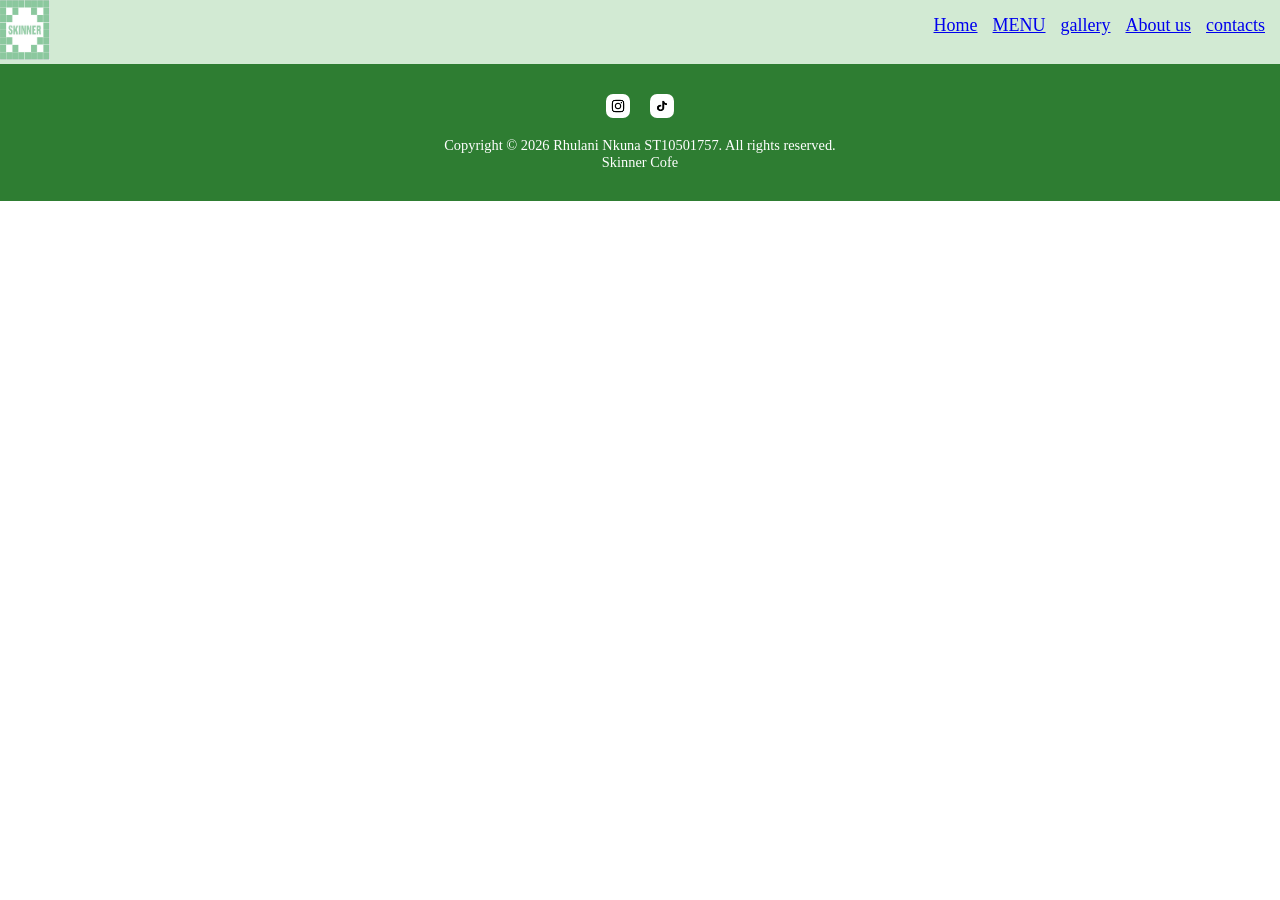
==== About.html @ aae2a0a2 "added the about us html file" ====
<!DOCTYPE html>
<html lang="en">
<head>
    <meta charset="UTF-8">
    <meta name="viewport" content="width=device-width, initial-scale=1.0">
    <title>Skinner Cofe</title>
    <link rel="stylesheet" href="CSS/StyleAboutus.css">
</head>
<body>
    <div class="box">
    <header>
         <div class="LOGO">
        <img src="Images/LOGO.jpg" style="width: 50px; height: 60px;" alt="">
        </div>
    </header>
    <nav>
       <div class="navigations">
            <ul >
                <a href="Home.html">Home</a>
                <a href="Menu.html">MENU</a>
                <a href="gallery.html">gallery</a>
                <a href="About.html">About us</a>
                <a href="contacts.html">contacts</a>
            </ul>
        </div>
    </nav>
    <main>

    </main>
    <footer>
         <div class="footer-content">
        <div class="social-links">
            <a href="https://www.instagram.com/skinner_cafe/?hl=en" target="_blank" aria-label="Instagram">
                <img src="Images/instagram-icon.jpg" alt="Instagram">
            </a>
            <a href="https://www.tiktok.com/@playbraam" target="_blank" aria-label="TikTok">
                <img src="Images/tiktok-icon.jpg" alt="TikTok">
            </a>
        </div>
        <p class="copyright">Copyright © 2026 Rhulani Nkuna ST10501757. All rights reserved. <br> Skinner Cofe</p>
    </div>
    </footer>
</body>
</html>
---- CSS/StyleAboutus.css ----
*{
    margin: 0;
    padding: 0;
    box-sizing: border-box;
}
.box{
    display: grid;
    grid-gap: 0;
    grid-template-columns: 200px 1fr;
}

header{
    grid-row: 1 / 2 ;
    grid-column: 1 / 2;
    background-color: rgba(165, 214, 167, 0.5);
     backdrop-filter: blur(10px);
     
}
nav{
     grid-row: 1 / 2 ;
    grid-column: 2 / 3;
    background-color: rgba(165, 214, 167, 0.5);
     backdrop-filter: blur(100px);
    
}
main{
   grid-row: 2 / 3 ;
    grid-column: 1 / 3;
    height: max-content;
   
}
footer{
    grid-row: 3 / 4 ;
    grid-column: 1 / 3;
}
.navigations{
    display: flex;
    justify-content: right;
    align-items: center;
}

.navigations ul{
    display: flex;
    gap: 15px;
    list-style: none;
    margin: 15px;
    padding: 0;
    font-size: 18px;
}
footer{
    background-color: #2E7D32;
    padding: 30px 20px;
    text-align: center;
}

.footer-content{
    display: flex;
    flex-direction: column;
    align-items: center;
    gap: 15px;
}

.social-links{
    display: flex;
    gap: 20px;
}

.social-links img{
    width: 24px;
    height: 24px;
    border-radius: 7px;
    transition: opacity 0.2s;
}

.copyright{
    color: white;
    font-size: 0.9rem;
}
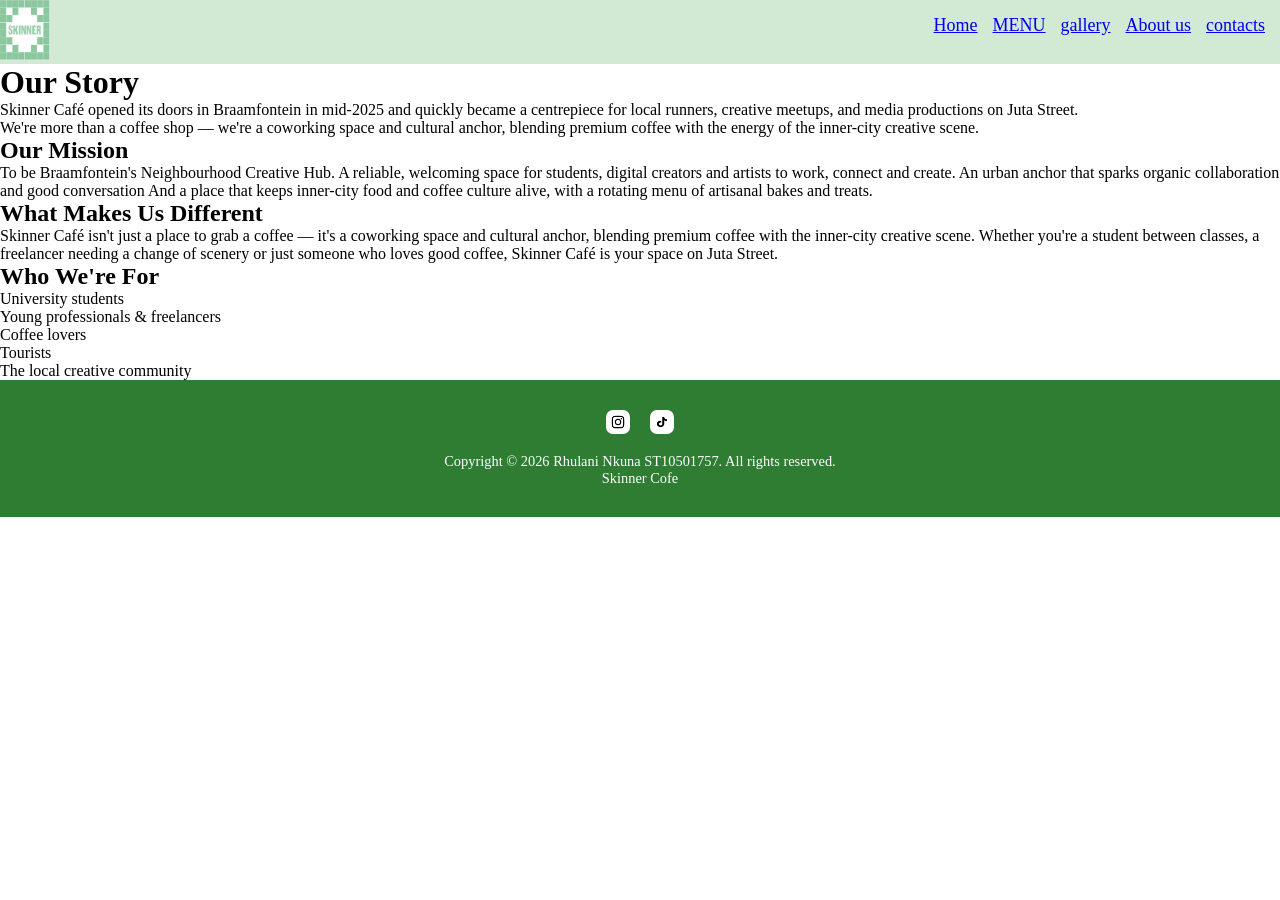
==== commit 8b147d18: "about us centent" ====
--- a/About.html
+++ b/About.html
@@ -25,7 +25,36 @@
         </div>
     </nav>
     <main>
-
+        <div class="about-section">
+ 
+            <h1>Our Story</h1>
+            <p>Skinner Café opened its doors in Braamfontein in mid-2025 and quickly became a centrepiece for local runners, creative meetups, and media productions on Juta Street.</p>
+            <p>We're more than a coffee shop — we're a coworking space and cultural anchor, blending premium coffee with the energy of the inner-city creative scene.</p>
+ 
+            <div class="about-block">
+                <h2>Our Mission</h2>
+                <p>To be Braamfontein's Neighbourhood Creative Hub. A reliable, welcoming space for students, digital creators and artists to work, connect and create. 
+                    An urban anchor that sparks organic collaboration and good conversation And a place that keeps inner-city food and coffee culture alive, with a rotating menu of artisanal bakes and treats.</p>
+            </div>
+ 
+            <div class="about-block">
+                <h2>What Makes Us Different</h2>
+                <p>Skinner Café isn't just a place to grab a coffee — it's a coworking space and cultural anchor, blending premium coffee with the inner-city creative scene.
+                     Whether you're a student between classes, a freelancer needing a change of scenery or just someone who loves good coffee, Skinner Café is your space on Juta Street.</p>
+            </div>
+ 
+            <div class="about-block">
+                <h2>Who We're For</h2>
+                <ul class="about-list">
+                    <li>University students</li>
+                    <li>Young professionals & freelancers</li>
+                    <li>Coffee lovers</li>
+                    <li>Tourists</li>
+                    <li>The local creative community</li>
+                </ul>
+            </div>
+ 
+        </div>
     </main>
     <footer>
          <div class="footer-content">
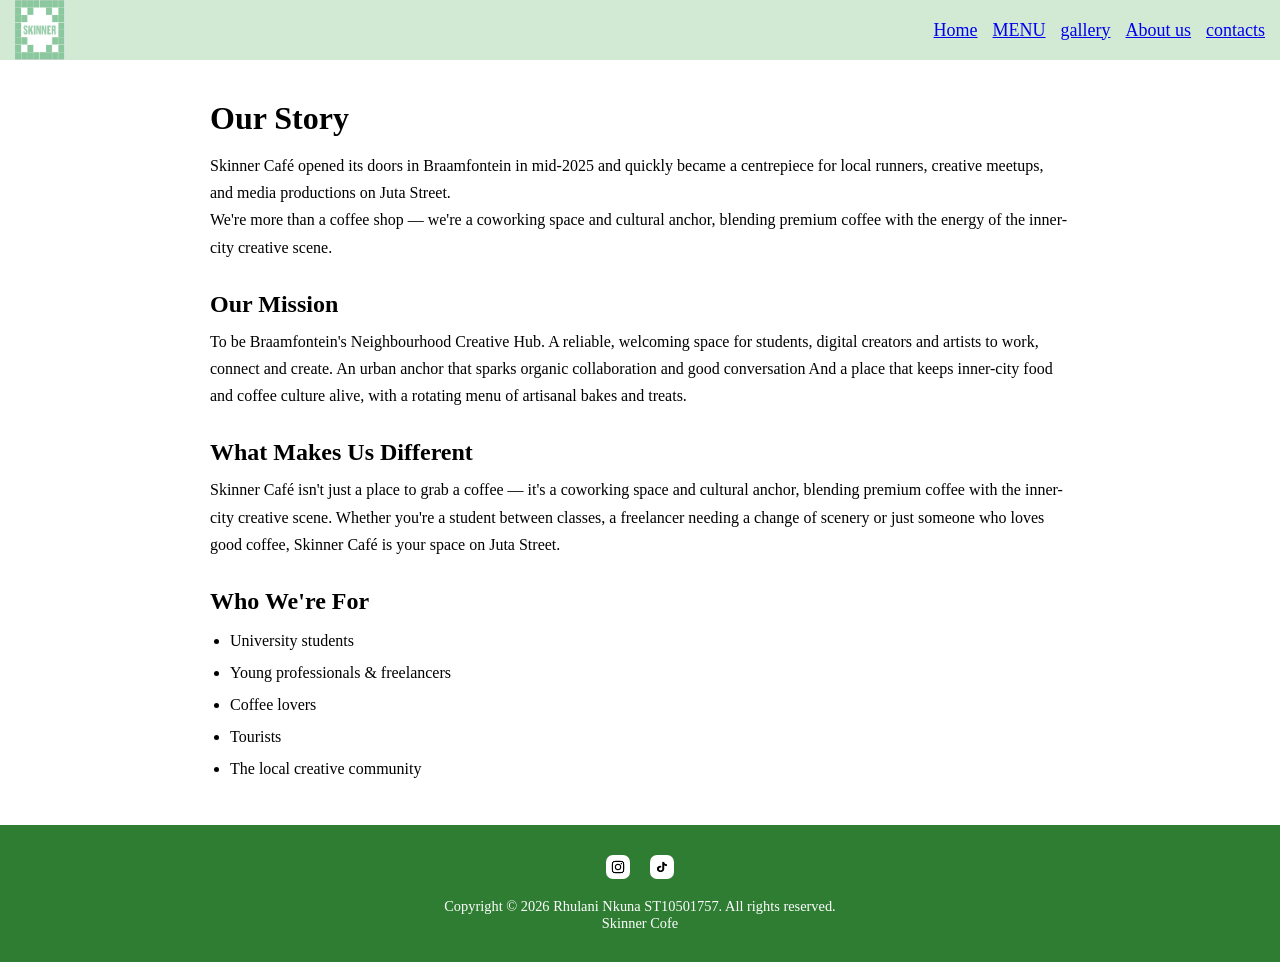
==== commit a5c613a3: "responciveness update" ====
--- a/About.html
+++ b/About.html
@@ -8,12 +8,12 @@
 </head>
 <body>
     <div class="box">
-    <header>
+       
+    <!--NAVIGATION-->
+    <nav>
          <div class="LOGO">
         <img src="Images/LOGO.jpg" style="width: 50px; height: 60px;" alt="">
         </div>
-    </header>
-    <nav>
        <div class="navigations">
             <ul >
                 <a href="Home.html">Home</a>
@@ -24,25 +24,26 @@
             </ul>
         </div>
     </nav>
+    <!--MAIN CONTENT-->
     <main>
         <div class="about-section">
- 
+            <!-- Page heading + short history/intro -->
             <h1>Our Story</h1>
             <p>Skinner Café opened its doors in Braamfontein in mid-2025 and quickly became a centrepiece for local runners, creative meetups, and media productions on Juta Street.</p>
             <p>We're more than a coffee shop — we're a coworking space and cultural anchor, blending premium coffee with the energy of the inner-city creative scene.</p>
- 
+            <!--MISSION-->
             <div class="about-block">
                 <h2>Our Mission</h2>
                 <p>To be Braamfontein's Neighbourhood Creative Hub. A reliable, welcoming space for students, digital creators and artists to work, connect and create. 
                     An urban anchor that sparks organic collaboration and good conversation And a place that keeps inner-city food and coffee culture alive, with a rotating menu of artisanal bakes and treats.</p>
             </div>
- 
+            <!-- DIFFERENTIATOR-->
             <div class="about-block">
                 <h2>What Makes Us Different</h2>
                 <p>Skinner Café isn't just a place to grab a coffee — it's a coworking space and cultural anchor, blending premium coffee with the inner-city creative scene.
                      Whether you're a student between classes, a freelancer needing a change of scenery or just someone who loves good coffee, Skinner Café is your space on Juta Street.</p>
             </div>
- 
+            <!--TARGET AUDIENCE-->
             <div class="about-block">
                 <h2>Who We're For</h2>
                 <ul class="about-list">
@@ -56,6 +57,7 @@
  
         </div>
     </main>
+    <!--Social links and copyright. Shared across every page.-->
     <footer>
          <div class="footer-content">
         <div class="social-links">
--- a/CSS/StyleAboutus.css
+++ b/CSS/StyleAboutus.css
@@ -9,44 +9,71 @@
     grid-template-columns: 200px 1fr;
 }
 
-header{
+nav{
     grid-row: 1 / 2 ;
-    grid-column: 1 / 2;
+    grid-column: 1 / 3;
     background-color: rgba(165, 214, 167, 0.5);
-     backdrop-filter: blur(10px);
-     
-}
-nav{
-     grid-row: 1 / 2 ;
-    grid-column: 2 / 3;
-    background-color: rgba(165, 214, 167, 0.5);
-     backdrop-filter: blur(100px);
-    
+    backdrop-filter: blur(100px);
+    display: flex;
+    justify-content: space-between;
+    align-items: center;
+    padding: 0 15px;
 }
 main{
    grid-row: 2 / 3 ;
     grid-column: 1 / 3;
     height: max-content;
-   
 }
 footer{
     grid-row: 3 / 4 ;
     grid-column: 1 / 3;
 }
-.navigations{
-    display: flex;
-    justify-content: right;
-    align-items: center;
+.LOGO img{
+    display: block;
 }
 
 .navigations ul{
     display: flex;
+    align-items: center;
     gap: 15px;
     list-style: none;
-    margin: 15px;
+    margin: 0;
     padding: 0;
     font-size: 18px;
 }
+
+.about-section{
+    max-width: 900px;
+    margin: 40px auto;
+    padding: 0 20px;
+}
+
+.about-section h1{
+    font-size: 2rem;
+    margin-bottom: 15px;
+}
+
+.about-block{
+    margin-top: 30px;
+}
+
+.about-block h2{
+    font-size: 1.5rem;
+    margin-bottom: 10px;
+}
+
+.about-block p,
+.about-section > p{
+    line-height: 1.7;
+    font-size: 1rem;
+}
+
+.about-list{
+    list-style: disc;
+    padding-left: 20px;
+    line-height: 2;
+}
+
 footer{
     background-color: #2E7D32;
     padding: 30px 20px;
@@ -75,4 +102,90 @@
 .copyright{
     color: white;
     font-size: 0.9rem;
+}
+
+/* ── TABLET  (max 768px) ── */
+@media (max-width: 768px) {
+
+    .box{
+        grid-template-columns: 1fr;
+    }
+
+    nav{
+        grid-column: 1 / 2;
+        flex-direction: column;
+        align-items: flex-start;
+        padding: 10px 15px;
+        gap: 10px;
+    }
+
+    .navigations{
+        width: 100%;
+    }
+
+    .navigations ul{
+        flex-wrap: wrap;
+        gap: 10px;
+        font-size: 16px;
+    }
+
+    main{
+        grid-column: 1 / 2;
+    }
+
+    footer{
+        grid-column: 1 / 2;
+    }
+
+    .about-section{
+        margin: 25px auto;
+    }
+
+    .about-section h1{
+        font-size: 1.6rem;
+    }
+
+    .about-block h2{
+        font-size: 1.3rem;
+    }
+}
+
+/* ── MOBILE  (max 480px) ── */
+@media (max-width: 480px) {
+
+    nav{
+        padding: 10px;
+    }
+
+    .LOGO img{
+        width: 40px !important;
+        height: 50px !important;
+    }
+
+    .navigations ul{
+        gap: 8px;
+        font-size: 14px;
+    }
+
+    .about-section{
+        padding: 0 15px;
+        margin: 20px auto;
+    }
+
+    .about-section h1{
+        font-size: 1.4rem;
+    }
+
+    .about-block h2{
+        font-size: 1.1rem;
+    }
+
+    .about-block p,
+    .about-section > p{
+        font-size: 0.95rem;
+    }
+
+    .copyright{
+        font-size: 0.8rem;
+    }
 }
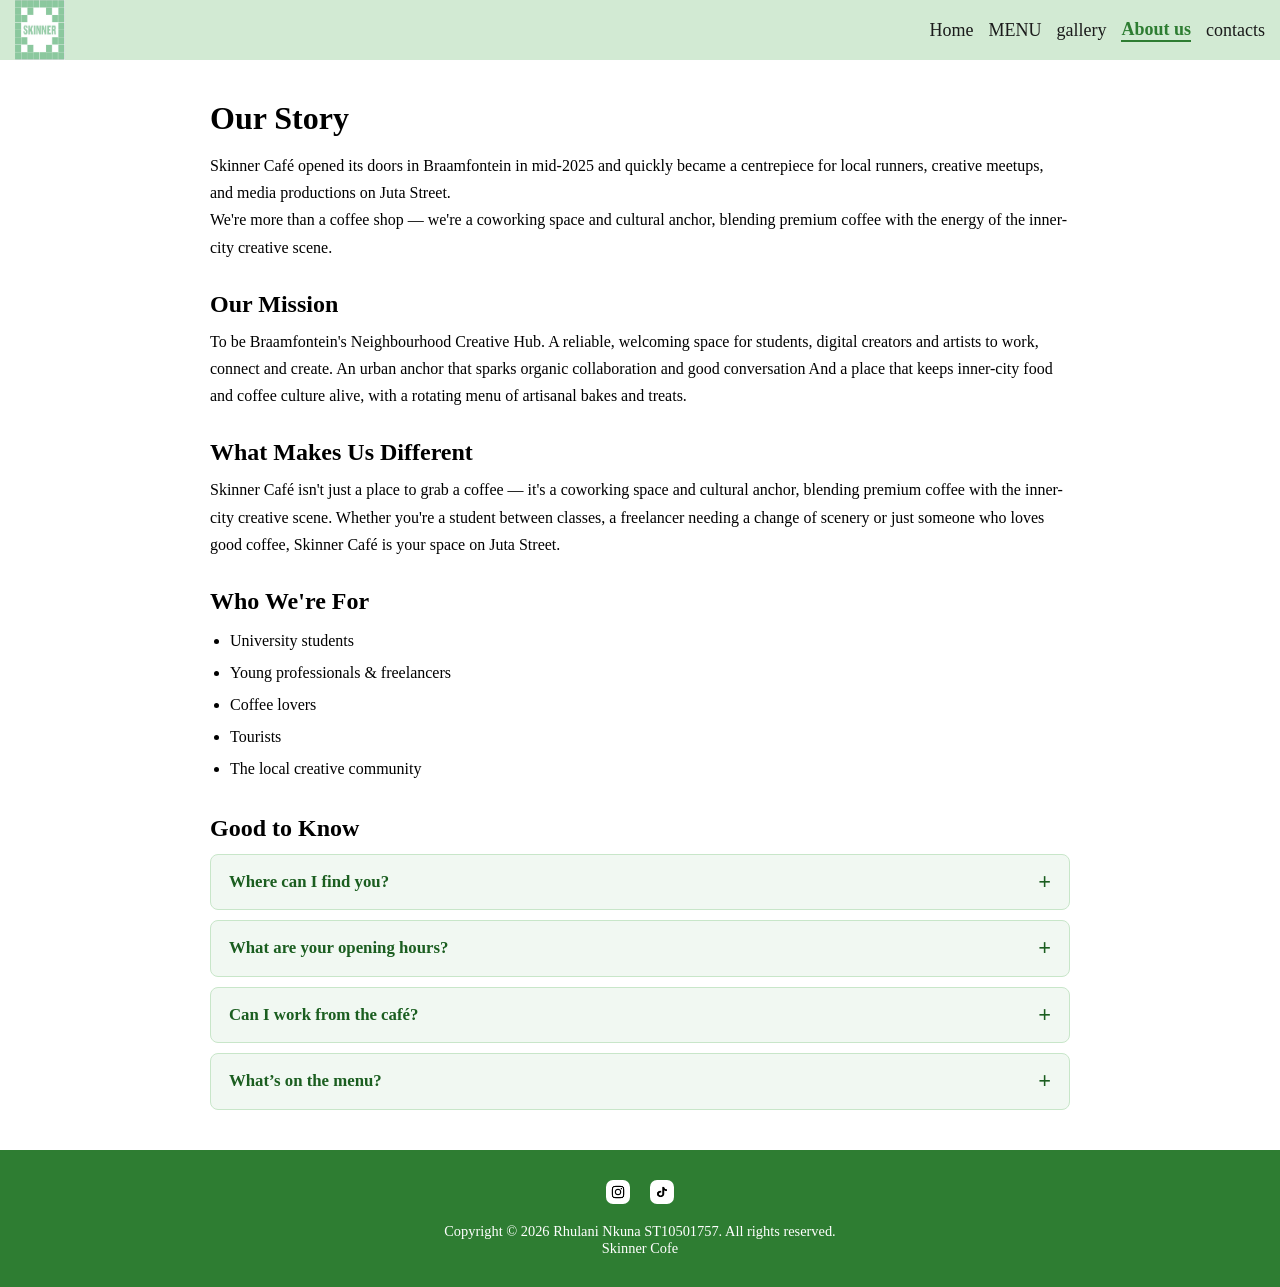
==== commit 52180f83: "javascreapt improvements" ====
--- a/About.html
+++ b/About.html
@@ -16,7 +16,7 @@
         </div>
        <div class="navigations">
             <ul >
-                <a href="Home.html">Home</a>
+                <a href="Index.html">Home</a>
                 <a href="Menu.html">MENU</a>
                 <a href="gallery.html">gallery</a>
                 <a href="About.html">About us</a>
@@ -54,6 +54,59 @@
                     <li>The local creative community</li>
                 </ul>
             </div>
+                        <!--TARGET AUDIENCE-->
+            
+
+            <!--ACCORDION: quick answers-->
+            <div class="accordion">
+                <h2>Good to Know</h2>
+
+                <div class="accordion-item">
+                    <button class="accordion-header" type="button" aria-expanded="false">
+                        <span>Where can I find you?</span><span class="accordion-icon">+</span>
+                    </button>
+                    <div class="accordion-panel">
+                        <div class="accordion-panel-inner">
+                            We're at 70 Juta St, Braamfontein, Johannesburg, 2001.
+                        </div>
+                    </div>
+                </div>
+
+                <div class="accordion-item">
+                    <button class="accordion-header" type="button" aria-expanded="false">
+                        <span>What are your opening hours?</span><span class="accordion-icon">+</span>
+                    </button>
+                    <div class="accordion-panel">
+                        <div class="accordion-panel-inner">
+                            Monday to Friday: 7:30AM &ndash; 6PM<br>
+                            Saturday: 8AM &ndash; 5PM<br>
+                            Sunday: Closed
+                        </div>
+                    </div>
+                </div>
+
+                <div class="accordion-item">
+                    <button class="accordion-header" type="button" aria-expanded="false">
+                        <span>Can I work from the caf&eacute;?</span><span class="accordion-icon">+</span>
+                    </button>
+                    <div class="accordion-panel">
+                        <div class="accordion-panel-inner">
+                            Yes. Skinner Caf&eacute; is a coworking space as well as a coffee shop, built for students, freelancers and creators who want a change of scenery.
+                        </div>
+                    </div>
+                </div>
+
+                <div class="accordion-item">
+                    <button class="accordion-header" type="button" aria-expanded="false">
+                        <span>What&rsquo;s on the menu?</span><span class="accordion-icon">+</span>
+                    </button>
+                    <div class="accordion-panel">
+                        <div class="accordion-panel-inner">
+                            Premium coffee, iced lattes, freezos (including our signature Skinner Freezo), tea, soft drinks and breakfast bites. Browse the full <a href="Menu.html">menu</a>.
+                        </div>
+                    </div>
+                </div>
+            </div>
  
         </div>
     </main>
@@ -71,5 +124,6 @@
         <p class="copyright">Copyright © 2026 Rhulani Nkuna ST10501757. All rights reserved. <br> Skinner Cofe</p>
     </div>
     </footer>
+    <script src="JS/javascreapt.js"></script>
 </body>
 </html>
--- a/CSS/StyleAboutus.css
+++ b/CSS/StyleAboutus.css
@@ -40,6 +40,11 @@
     margin: 0;
     padding: 0;
     font-size: 18px;
+}
+
+.navigations ul a{
+    text-decoration: none;
+    color: #1b1b1b;
 }
 
 .about-section{
@@ -188,4 +193,84 @@
     .copyright{
         font-size: 0.8rem;
     }
+}
+/* ── Shared: current page in nav ── */
+.navigations a.active{
+    color: #2E7D32 !important;
+    font-weight: 700;
+    border-bottom: 2px solid #2E7D32;
+}
+
+/* ── Shared: back to top button ── */
+.back-to-top{
+    position: fixed;
+    right: 20px;
+    bottom: 20px;
+    width: 44px;
+    height: 44px;
+    border: none;
+    border-radius: 50%;
+    background: #1b751f;
+    color: #fff;
+    font-size: 20px;
+    cursor: pointer;
+    opacity: 0;
+    visibility: hidden;
+    transform: translateY(10px);
+    transition: opacity 0.3s, transform 0.3s, visibility 0.3s, background-color 0.2s;
+    z-index: 900;
+}
+.back-to-top.show{
+    opacity: 1;
+    visibility: visible;
+    transform: none;
+}
+.back-to-top:hover{ background: #256a29; }
+
+/* ── Accordion ── */
+.accordion{
+    margin-top: 30px;
+}
+.accordion h2{
+    font-size: 1.5rem;
+    margin-bottom: 12px;
+}
+.accordion-item{
+    border: 1px solid #c8e6c9;
+    border-radius: 8px;
+    margin-bottom: 10px;
+    overflow: hidden;
+    background: #f1f8f2;
+}
+.accordion-header{
+    width: 100%;
+    display: flex;
+    justify-content: space-between;
+    align-items: center;
+    padding: 16px 18px;
+    background: none;
+    border: none;
+    font: inherit;
+    font-size: 1.05rem;
+    font-weight: 600;
+    text-align: left;
+    cursor: pointer;
+    color: #1b5e20;
+}
+.accordion-header:hover{ background: #e3f2e4; }
+.accordion-header:focus-visible{ outline: 2px solid #2E7D32; outline-offset: -2px; }
+.accordion-icon{
+    font-size: 1.4rem;
+    line-height: 1;
+    transition: transform 0.3s ease;
+}
+.accordion-item.open .accordion-icon{ transform: rotate(45deg); }
+.accordion-panel{
+    max-height: 0;
+    overflow: hidden;
+    transition: max-height 0.35s ease;
+}
+.accordion-panel-inner{
+    padding: 0 18px 16px;
+    line-height: 1.7;
 }
